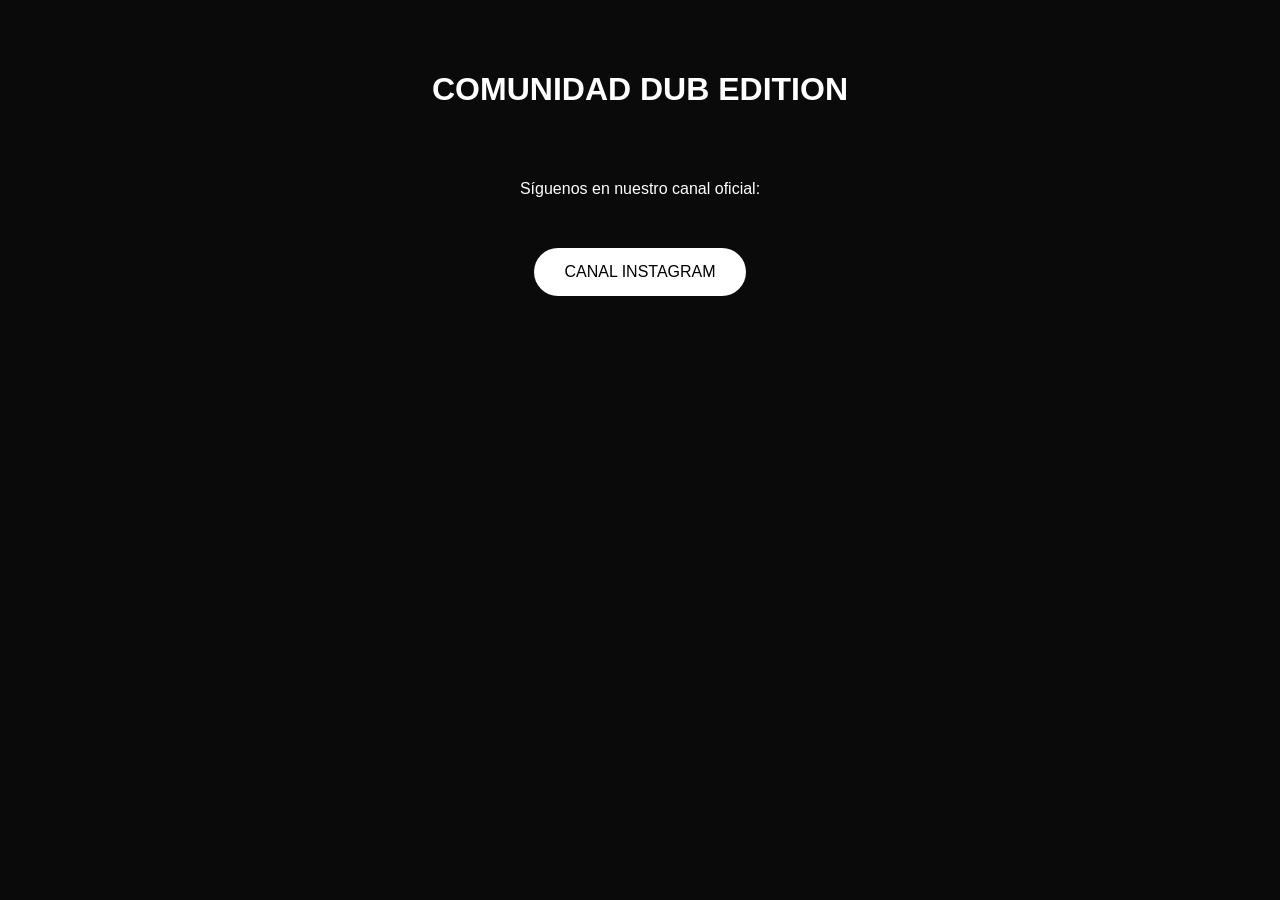
==== comunidad.html @ c5b87aa3 "Create comunidad.html" ====
<!DOCTYPE html>
<html>
<head>
<link rel="stylesheet" href="style.css">
<title>Comunidad</title>
</head>

<body>

<h1 style="text-align:center;padding:50px;">COMUNIDAD DUB EDITION</h1>

<p style="text-align:center;">
Síguenos en nuestro canal oficial:
</p>

<div style="text-align:center;margin-top:30px;">
<a class="btn" href="https://www.instagram.com/channel/AbYgdCJDxc26Cs2u/?igsh=MzJocHFnZHQ5ZnM3">
CANAL INSTAGRAM
</a>
</div>

</body>
</html>
---- style.css ----
body{
margin:0;
font-family:Arial;
background:#0a0a0a;
color:white;
}

.hero{
height:100vh;
display:flex;
align-items:center;
justify-content:center;
text-align:center;
background:linear-gradient(rgba(0,0,0,0.6),black),
url('https://images.unsplash.com/photo-1503376780353-7e6692767b70');
background-size:cover;
background-position:center;
}

.hero h1{
font-size:70px;
letter-spacing:5px;
animation:fade 2s ease;
}

.hero p{
opacity:0.8;
}

.btn{
display:inline-block;
padding:15px 30px;
background:white;
color:black;
border-radius:50px;
margin-top:20px;
text-decoration:none;
transition:0.3s;
}

.btn:hover{
transform:scale(1.1);
}

.grid{
display:grid;
grid-template-columns:repeat(3,1fr);
gap:20px;
padding:80px;
}

.card{
background:#151515;
padding:60px;
text-align:center;
border-radius:20px;
text-decoration:none;
color:white;
transition:0.3s;
}

.card:hover{
transform:translateY(-10px);
}

.instagram{
text-align:center;
padding:100px;
background:#111;
}

.hashtag{
margin-top:20px;
opacity:0.6;
}

@keyframes fade{
from{opacity:0; transform:translateY(30px);}
to{opacity:1; transform:translateY(0);}
}

@media(max-width:768px){
.hero h1{font-size:40px;}
.grid{grid-template-columns:1fr;}
}
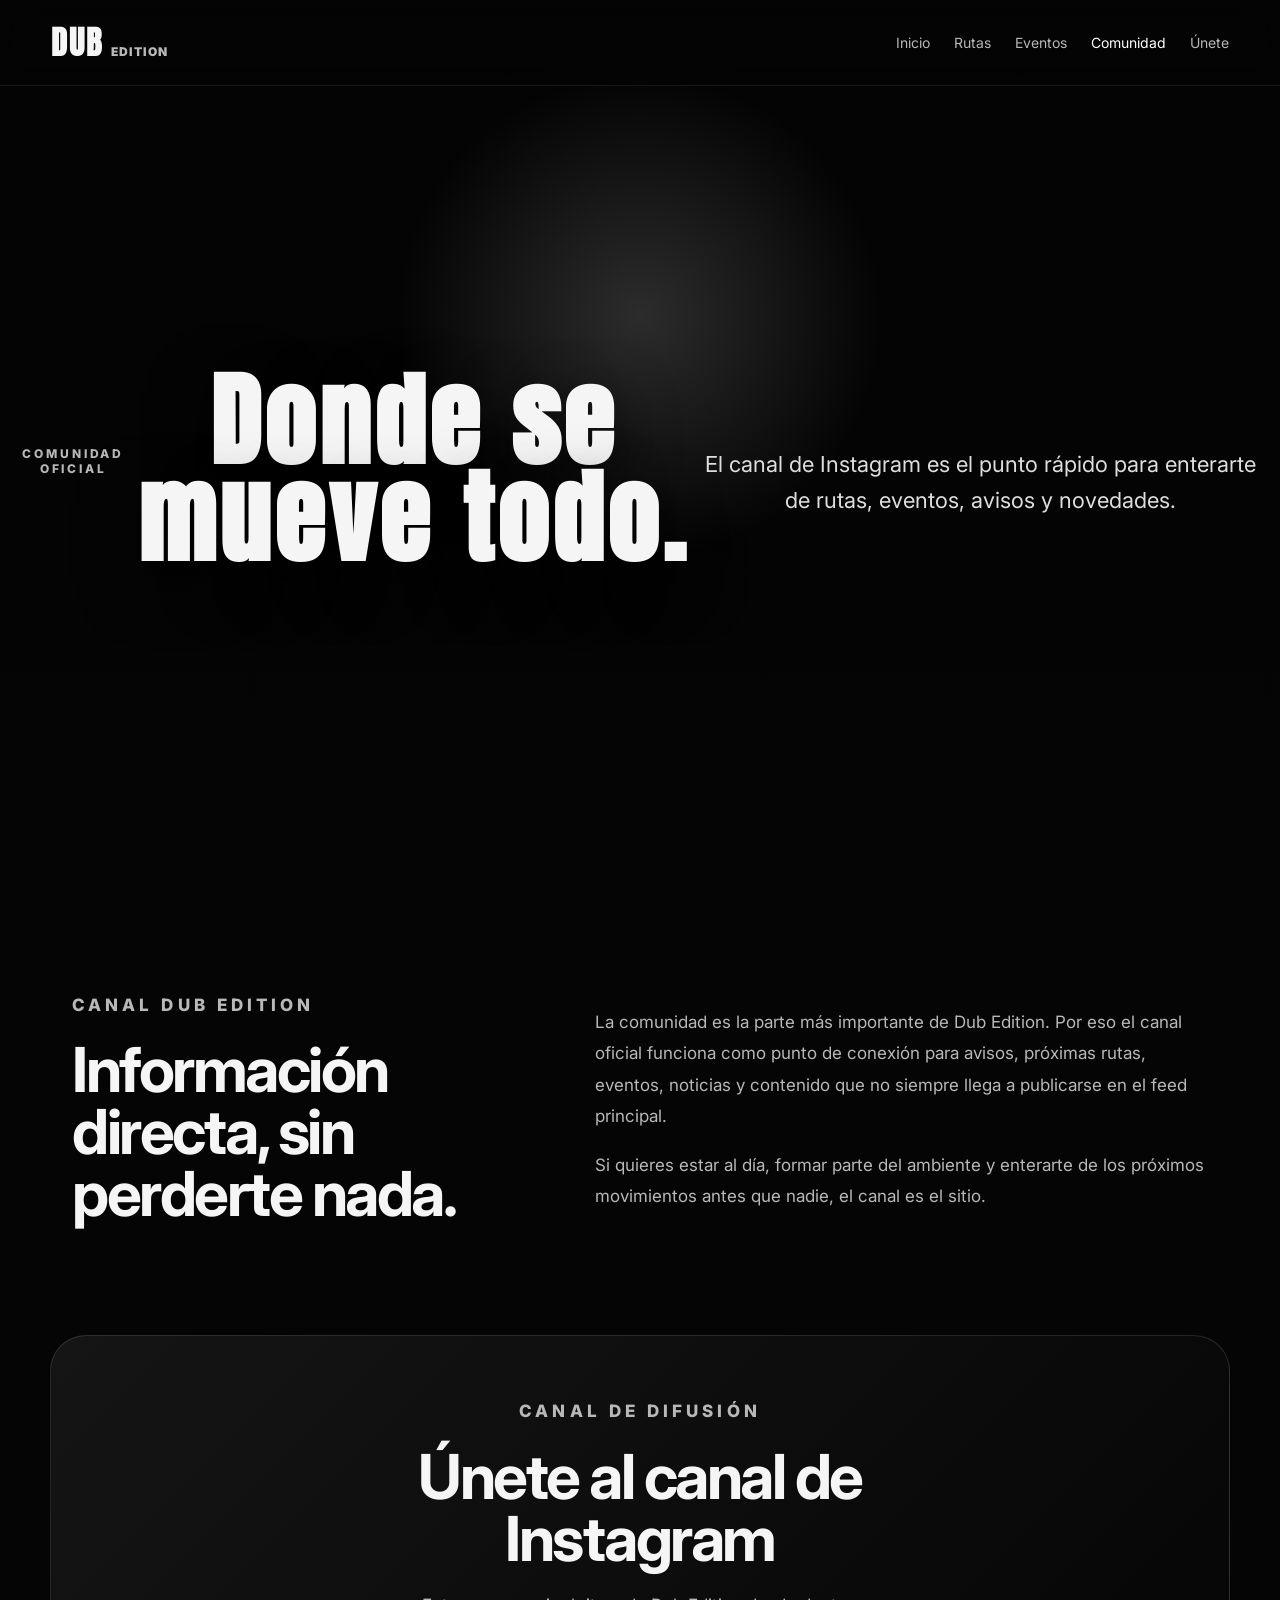
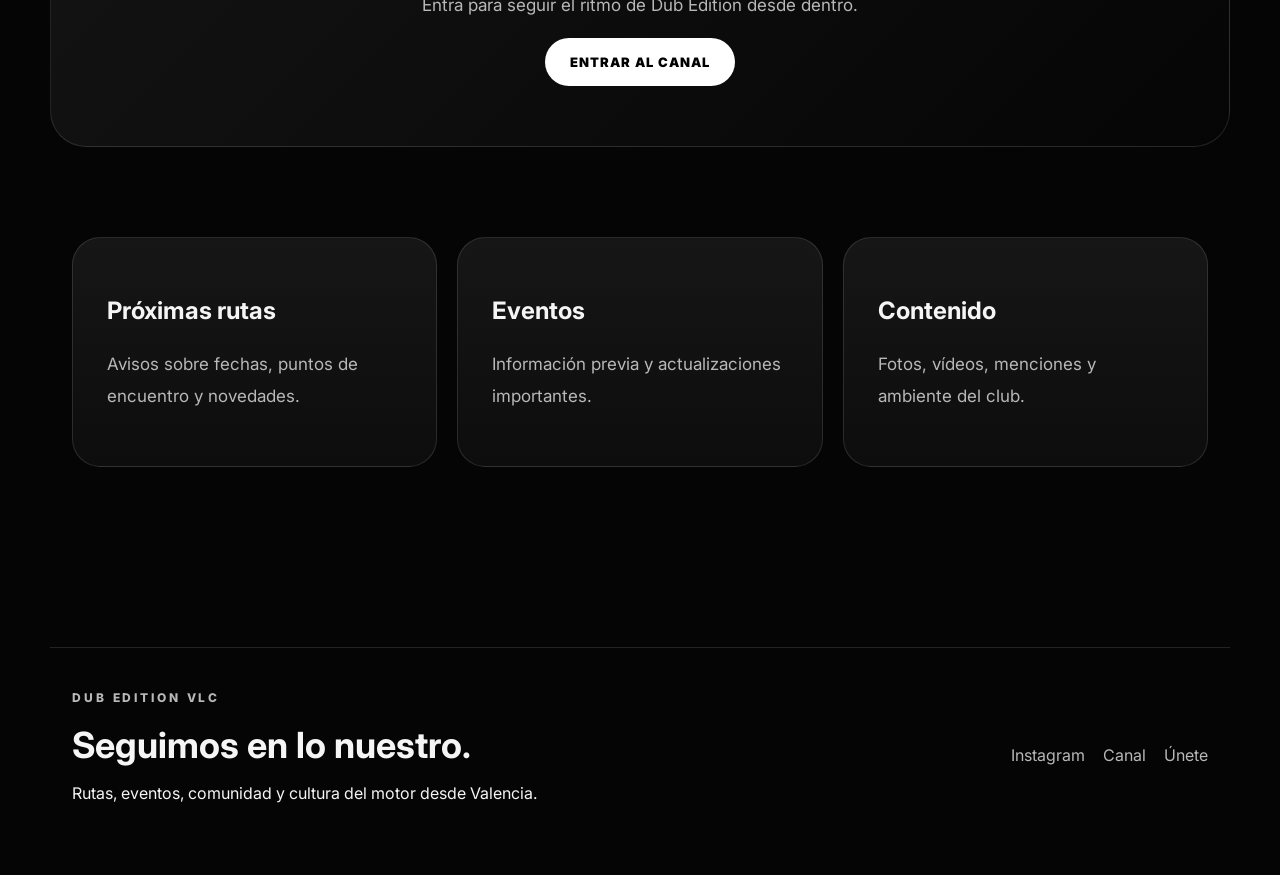
==== commit 42a4325e: "last update" ====
--- a/comunidad.html
+++ b/comunidad.html
@@ -1,23 +1,67 @@
 <!DOCTYPE html>
-<html>
+<html lang="es">
 <head>
+<meta charset="UTF-8">
+<meta name="viewport" content="width=device-width, initial-scale=1.0">
+<meta name="description" content="Dub Edition VLC: club automovilístico de Valencia. Rutas, eventos, comunidad y cultura del motor.">
+<link rel="preconnect" href="https://fonts.googleapis.com">
+<link rel="preconnect" href="https://fonts.gstatic.com" crossorigin>
+<link href="https://fonts.googleapis.com/css2?family=Anton&family=Inter:wght@400;500;600;700;800;900&display=swap" rel="stylesheet">
 <link rel="stylesheet" href="style.css">
-<title>Comunidad</title>
+<script defer src="script.js"></script>
+<title>Comunidad | Dub Edition VLC</title>
 </head>
+<body>
+<header class="site-header">
+  <a href="index.html" class="brand" aria-label="Dub Edition inicio">
+    <span class="brand-mark">DUB</span>
+    <span class="brand-text">EDITION</span>
+  </a>
+  <button class="menu-toggle" aria-label="Abrir menú" aria-expanded="false">☰</button>
+  <nav class="main-nav" aria-label="Navegación principal">
+    <a class="" href="index.html">Inicio</a><a class="" href="rutas.html">Rutas</a><a class="" href="eventos.html">Eventos</a><a class="active" href="comunidad.html">Comunidad</a><a class="" href="unete.html">Únete</a>
+  </nav>
+</header>
 
-<body>
+<main>
+<section class="page-hero comunidad-bg reveal">
+  <p class="eyebrow">Comunidad oficial</p>
+  <h1>Donde se mueve todo.</h1>
+  <p>El canal de Instagram es el punto rápido para enterarte de rutas, eventos, avisos y novedades.</p>
+</section>
+<section class="section split reveal">
+  <div><p class="eyebrow">Canal Dub Edition</p><h2>Información directa, sin perderte nada.</h2></div>
+  <div class="rich-text">
+    <p>La comunidad es la parte más importante de Dub Edition. Por eso el canal oficial funciona como punto de conexión para avisos, próximas rutas, eventos, noticias y contenido que no siempre llega a publicarse en el feed principal.</p>
+    <p>Si quieres estar al día, formar parte del ambiente y enterarte de los próximos movimientos antes que nadie, el canal es el sitio.</p>
+  </div>
+</section>
+<section class="section channel-card reveal">
+  <div>
+    <p class="eyebrow">Canal de difusión</p>
+    <h2>Únete al canal de Instagram</h2>
+    <p>Entra para seguir el ritmo de Dub Edition desde dentro.</p>
+    <a class="btn btn-primary" href="https://www.instagram.com/channel/AbYgdCJDxc26Cs2u/?igsh=MzJocHFnZHQ5ZnM3" target="_blank" rel="noopener">ENTRAR AL CANAL</a>
+  </div>
+</section>
+<section class="section feature-grid reveal">
+  <div class="mini-card"><h3>Próximas rutas</h3><p>Avisos sobre fechas, puntos de encuentro y novedades.</p></div>
+  <div class="mini-card"><h3>Eventos</h3><p>Información previa y actualizaciones importantes.</p></div>
+  <div class="mini-card"><h3>Contenido</h3><p>Fotos, vídeos, menciones y ambiente del club.</p></div>
+</section>
+</main>
 
-<h1 style="text-align:center;padding:50px;">COMUNIDAD DUB EDITION</h1>
-
-<p style="text-align:center;">
-Síguenos en nuestro canal oficial:
-</p>
-
-<div style="text-align:center;margin-top:30px;">
-<a class="btn" href="https://www.instagram.com/channel/AbYgdCJDxc26Cs2u/?igsh=MzJocHFnZHQ5ZnM3">
-CANAL INSTAGRAM
-</a>
-</div>
-
+<footer class="site-footer reveal">
+  <div>
+    <p class="eyebrow">DUB EDITION VLC</p>
+    <h2>Seguimos en lo nuestro.</h2>
+    <p>Rutas, eventos, comunidad y cultura del motor desde Valencia.</p>
+  </div>
+  <div class="footer-links">
+    <a href="https://www.instagram.com/dubeditionvlc" target="_blank" rel="noopener">Instagram</a>
+    <a href="https://www.instagram.com/channel/AbYgdCJDxc26Cs2u/?igsh=MzJocHFnZHQ5ZnM3" target="_blank" rel="noopener">Canal</a>
+    <a href="unete.html">Únete</a>
+  </div>
+</footer>
 </body>
-</html>
+</html>
--- a/style.css
+++ b/style.css
@@ -1,85 +1,17 @@
-body{
-margin:0;
-font-family:Arial;
-background:#0a0a0a;
-color:white;
+
+:root{
+  --bg:#050505; --bg2:#0d0d0d; --card:#141414; --soft:#1d1d1d; --text:#f5f5f5; --muted:#b8b8b8; --line:rgba(255,255,255,.12); --accent:#ffffff; --dark:#000;
+  --radius:28px; --max:1180px;
 }
-
-.hero{
-height:100vh;
-display:flex;
-align-items:center;
-justify-content:center;
-text-align:center;
-background:linear-gradient(rgba(0,0,0,0.6),black),
-url('https://images.unsplash.com/photo-1503376780353-7e6692767b70');
-background-size:cover;
-background-position:center;
-}
-
-.hero h1{
-font-size:70px;
-letter-spacing:5px;
-animation:fade 2s ease;
-}
-
-.hero p{
-opacity:0.8;
-}
-
-.btn{
-display:inline-block;
-padding:15px 30px;
-background:white;
-color:black;
-border-radius:50px;
-margin-top:20px;
-text-decoration:none;
-transition:0.3s;
-}
-
-.btn:hover{
-transform:scale(1.1);
-}
-
-.grid{
-display:grid;
-grid-template-columns:repeat(3,1fr);
-gap:20px;
-padding:80px;
-}
-
-.card{
-background:#151515;
-padding:60px;
-text-align:center;
-border-radius:20px;
-text-decoration:none;
-color:white;
-transition:0.3s;
-}
-
-.card:hover{
-transform:translateY(-10px);
-}
-
-.instagram{
-text-align:center;
-padding:100px;
-background:#111;
-}
-
-.hashtag{
-margin-top:20px;
-opacity:0.6;
-}
-
-@keyframes fade{
-from{opacity:0; transform:translateY(30px);}
-to{opacity:1; transform:translateY(0);}
-}
-
-@media(max-width:768px){
-.hero h1{font-size:40px;}
-.grid{grid-template-columns:1fr;}
-}
+*{box-sizing:border-box}
+html{scroll-behavior:smooth}
+body{margin:0;background:var(--bg);color:var(--text);font-family:Inter,Arial,sans-serif;overflow-x:hidden}
+a{color:inherit;text-decoration:none} 
+.site-header{position:fixed;top:0;left:0;right:0;z-index:50;display:flex;align-items:center;justify-content:space-between;padding:18px clamp(18px,4vw,56px);background:rgba(5,5,5,.62);backdrop-filter:blur(18px);border-bottom:1px solid rgba(255,255,255,.08)}
+.brand{display:flex;align-items:baseline;gap:8px;font-weight:900;letter-spacing:1px}.brand-mark{font-family:Anton,sans-serif;font-size:32px;letter-spacing:2px}.brand-text{font-size:12px;color:var(--muted)}
+.main-nav{display:flex;gap:24px;align-items:center}.main-nav a{font-size:14px;color:var(--muted);transition:.25s}.main-nav a:hover,.main-nav a.active{color:#fff}.menu-toggle{display:none;background:none;border:1px solid var(--line);color:#fff;border-radius:12px;padding:8px 12px;font-size:20px}
+.hero,.page-hero{position:relative;min-height:100vh;display:flex;align-items:center;justify-content:center;text-align:center;padding:120px 22px 80px;overflow:hidden;background-size:cover;background-position:center}.hero:before,.page-hero:before{content:"";position:absolute;inset:0;background:radial-gradient(circle at 50% 35%,rgba(255,255,255,.16),transparent 28%),linear-gradient(180deg,rgba(0,0,0,.35),#050505 92%);z-index:0}.hero-home{background-image:url('https://images.unsplash.com/photo-1503376780353-7e6692767b70?auto=format&fit=crop&w=1800&q=80')}.rutas-bg{background-image:url('https://images.unsplash.com/photo-1500530855697-b586d89ba3ee?auto=format&fit=crop&w=1800&q=80')}.eventos-bg{background-image:url('https://images.unsplash.com/photo-1533106418989-88406c7cc8ca?auto=format&fit=crop&w=1800&q=80')}.comunidad-bg{background-image:url('https://images.unsplash.com/photo-1511988617509-a57c8a288659?auto=format&fit=crop&w=1800&q=80')}.unete-bg{background-image:url('https://images.unsplash.com/photo-1542362567-b07e54358753?auto=format&fit=crop&w=1800&q=80')}
+.noise{position:absolute;inset:0;opacity:.08;background-image:linear-gradient(90deg,rgba(255,255,255,.08) 1px,transparent 1px),linear-gradient(rgba(255,255,255,.08) 1px,transparent 1px);background-size:42px 42px;z-index:1}.hero-content,.page-hero>*{position:relative;z-index:2;max-width:980px}.eyebrow{text-transform:uppercase;letter-spacing:.24em;color:var(--muted);font-weight:800;font-size:12px;margin:0 0 18px}.hero h1,.page-hero h1{font-family:Anton,sans-serif;font-size:clamp(62px,13vw,170px);letter-spacing:.04em;line-height:.86;margin:0;text-shadow:0 20px 60px rgba(0,0,0,.7)}.page-hero h1{font-size:clamp(46px,8vw,112px);line-height:.95}.hero-subtitle,.page-hero p:not(.eyebrow){max-width:720px;margin:24px auto 0;color:#dedede;font-size:clamp(17px,2vw,22px);line-height:1.65}.hero-actions{display:flex;justify-content:center;gap:14px;flex-wrap:wrap;margin-top:34px}.btn{display:inline-flex;align-items:center;justify-content:center;border-radius:999px;padding:15px 24px;font-weight:900;font-size:13px;letter-spacing:.08em;text-transform:uppercase;transition:.25s;border:1px solid transparent;cursor:pointer}.btn:hover{transform:translateY(-3px) scale(1.02)}.btn-primary{background:#fff;color:#000}.btn-ghost{border-color:rgba(255,255,255,.32);color:#fff;background:rgba(255,255,255,.06)}.btn-light{background:#fff;color:#000}.scroll-indicator{position:absolute;bottom:26px;left:50%;transform:translateX(-50%);font-size:11px;color:var(--muted);letter-spacing:.25em;text-transform:uppercase;z-index:2}
+.section{max-width:var(--max);margin:0 auto;padding:90px 22px}.split{display:grid;grid-template-columns:.85fr 1.15fr;gap:70px;align-items:start}.section h2{font-size:clamp(34px,5vw,62px);line-height:1;margin:0 0 20px;letter-spacing:-.04em}.rich-text p,.section p{color:var(--muted);line-height:1.85;font-size:17px}.center{text-align:center}.stats,.feature-grid,.event-highlights{display:grid;grid-template-columns:repeat(3,1fr);gap:20px}.stat-card,.feature-card,.mini-card,.event-highlights>div{background:linear-gradient(180deg,#161616,#0d0d0d);border:1px solid var(--line);border-radius:var(--radius);padding:34px;min-height:230px;transition:.3s;position:relative;overflow:hidden}.feature-card:hover,.stat-card:hover,.mini-card:hover,.event-highlights>div:hover{transform:translateY(-8px);border-color:rgba(255,255,255,.34)}.stat-card span,.timeline-item span{font-family:Anton,sans-serif;font-size:64px;color:rgba(255,255,255,.16);display:block}.stat-card strong,.feature-card h3,.mini-card h3,.event-highlights h3{font-size:24px}.feature-card span,.event-highlights span{font-size:34px}.feature-card b{display:inline-block;margin-top:10px}.instagram-panel{display:grid;grid-template-columns:1fr 1fr;gap:40px;align-items:center;background:#0b0b0b;border-radius:36px;border:1px solid var(--line);padding:56px;margin-top:40px}.hashtag{font-family:Anton,sans-serif;font-size:clamp(36px,5vw,62px)!important;color:#fff!important;letter-spacing:.02em}.mock-feed{display:grid;grid-template-columns:repeat(3,1fr);gap:10px}.mock-feed div{aspect-ratio:1;border-radius:18px;background:linear-gradient(135deg,#2a2a2a,#090909);border:1px solid var(--line)}.mock-feed div:nth-child(2n){background:linear-gradient(135deg,#111,#3a3a3a)}.cta{text-align:center;background:linear-gradient(135deg,#1b1b1b,#050505);border:1px solid var(--line);border-radius:38px;margin-top:50px;padding:64px 24px}.cta p{max-width:720px;margin:0 auto 26px}.timeline{display:grid;grid-template-columns:repeat(4,1fr);gap:18px}.timeline-item{padding:28px;border-left:1px solid var(--line);background:#0b0b0b;border-radius:22px}.gallery{display:grid;grid-template-columns:1.2fr .8fr;gap:18px}.gallery-card{min-height:260px;border-radius:30px;padding:26px;display:flex;align-items:end;background:linear-gradient(135deg,#202020,#060606);border:1px solid var(--line)}.gallery-card.large{grid-row:span 2}.gallery-card.wide{grid-column:span 1}.gallery-card h3{font-size:32px;margin:0}.quote blockquote{font-size:clamp(32px,5vw,64px);line-height:1.05;text-align:center;margin:0;font-weight:900;letter-spacing:-.04em}.channel-card{background:linear-gradient(135deg,#151515,#050505);border:1px solid var(--line);border-radius:36px;padding:60px;text-align:center}.channel-card div{max-width:720px;margin:auto}.tabs{max-width:900px}.tab-buttons{display:flex;gap:12px;justify-content:center;flex-wrap:wrap;margin-bottom:18px}.tab-btn{border:1px solid var(--line);background:#111;color:#fff;border-radius:999px;padding:14px 22px;font-weight:900;cursor:pointer}.tab-btn.active{background:#fff;color:#000}.tab-panel{display:none}.tab-panel.active{display:block}.form-note{background:#121212;border:1px solid var(--line);border-radius:18px;color:var(--muted);padding:18px;margin:0 auto 26px;line-height:1.6}.form-card{display:flex;flex-direction:column;gap:16px;background:#101010;border:1px solid var(--line);border-radius:32px;padding:34px}.form-card h2{margin-bottom:0}.form-card label{display:flex;flex-direction:column;gap:8px;font-weight:800;color:#fff}input,textarea{width:100%;background:#050505;color:#fff;border:1px solid rgba(255,255,255,.18);border-radius:16px;padding:15px;font:inherit;outline:none}input:focus,textarea:focus{border-color:#fff}.small-text{font-size:13px!important;margin-top:-8px}.site-footer{margin:90px auto 0;max-width:var(--max);padding:42px 22px 56px;border-top:1px solid var(--line);display:flex;justify-content:space-between;gap:30px}.site-footer h2{font-size:36px;margin:0 0 10px}.footer-links{display:flex;gap:18px;flex-wrap:wrap;align-items:center}.footer-links a{color:var(--muted)}.footer-links a:hover{color:#fff}.reveal{opacity:0;transform:translateY(24px);transition:opacity .8s ease,transform .8s ease}.reveal.visible{opacity:1;transform:none}
+@media(max-width:900px){.menu-toggle{display:block}.main-nav{position:absolute;top:72px;left:18px;right:18px;display:none;flex-direction:column;background:#0b0b0b;border:1px solid var(--line);border-radius:20px;padding:20px}.main-nav.open{display:flex}.split,.instagram-panel,.stats,.feature-grid,.event-highlights,.timeline,.gallery{grid-template-columns:1fr}.section{padding:64px 18px}.site-footer{flex-direction:column}.hero,.page-hero{min-height:86vh}.gallery-card.large,.gallery-card.wide{grid-row:auto;grid-column:auto}}
+@media(max-width:520px){.brand-mark{font-size:26px}.brand-text{display:none}.hero h1{font-size:58px}.btn{width:100%}.hero-actions{width:100%}.form-card{padding:24px}.site-header{padding:14px 16px}}
